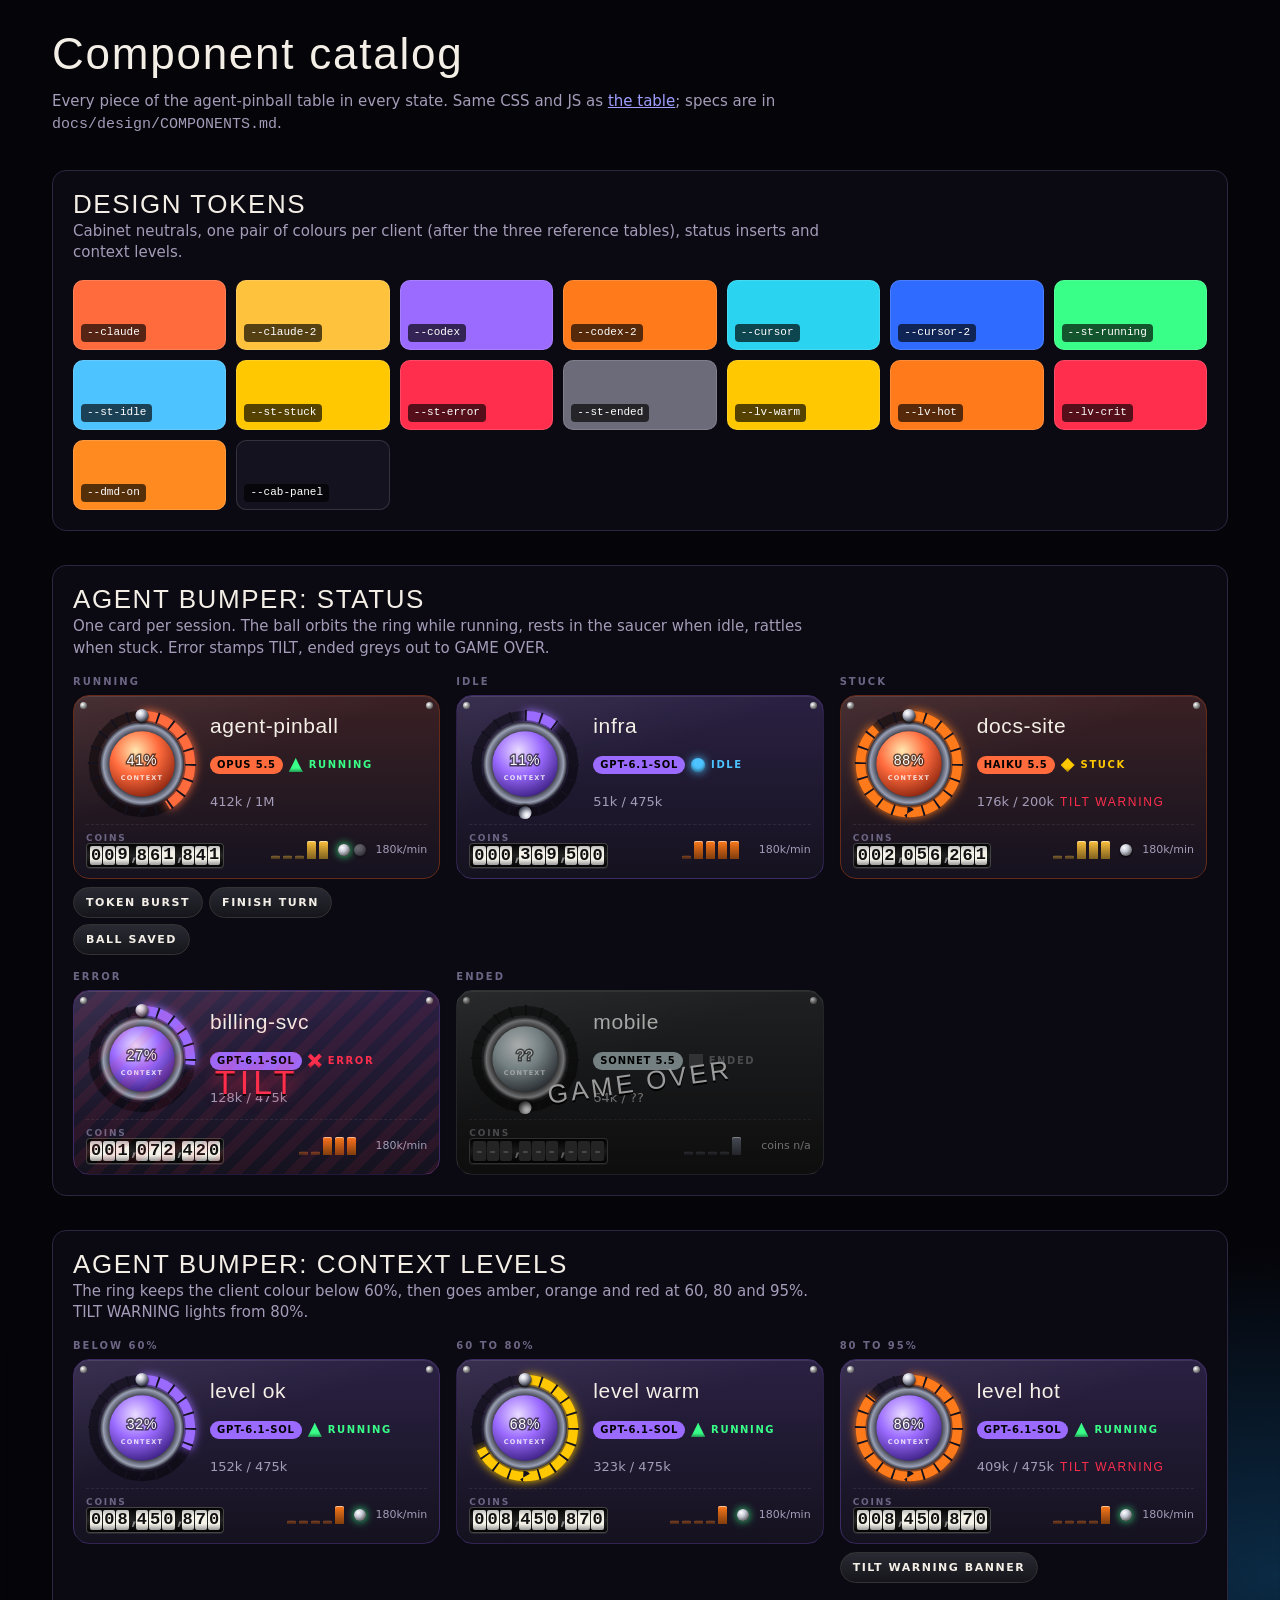
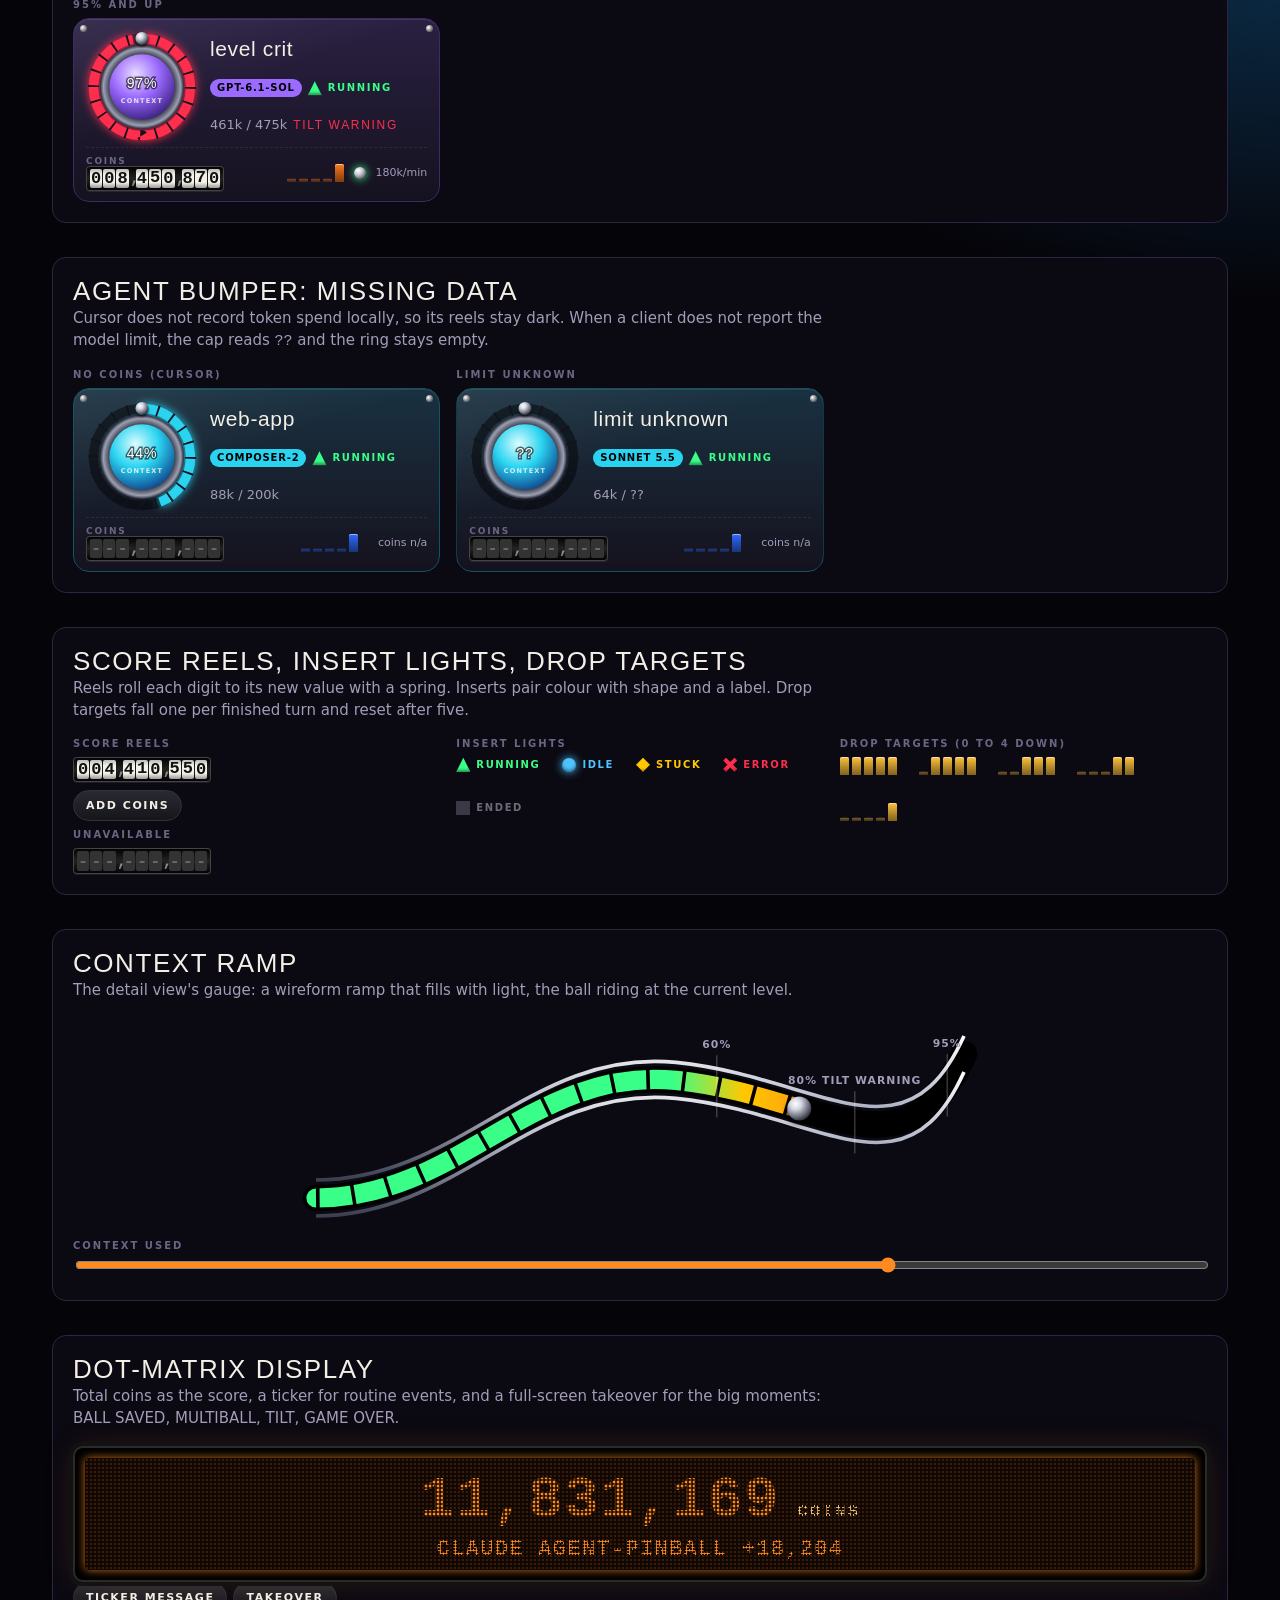
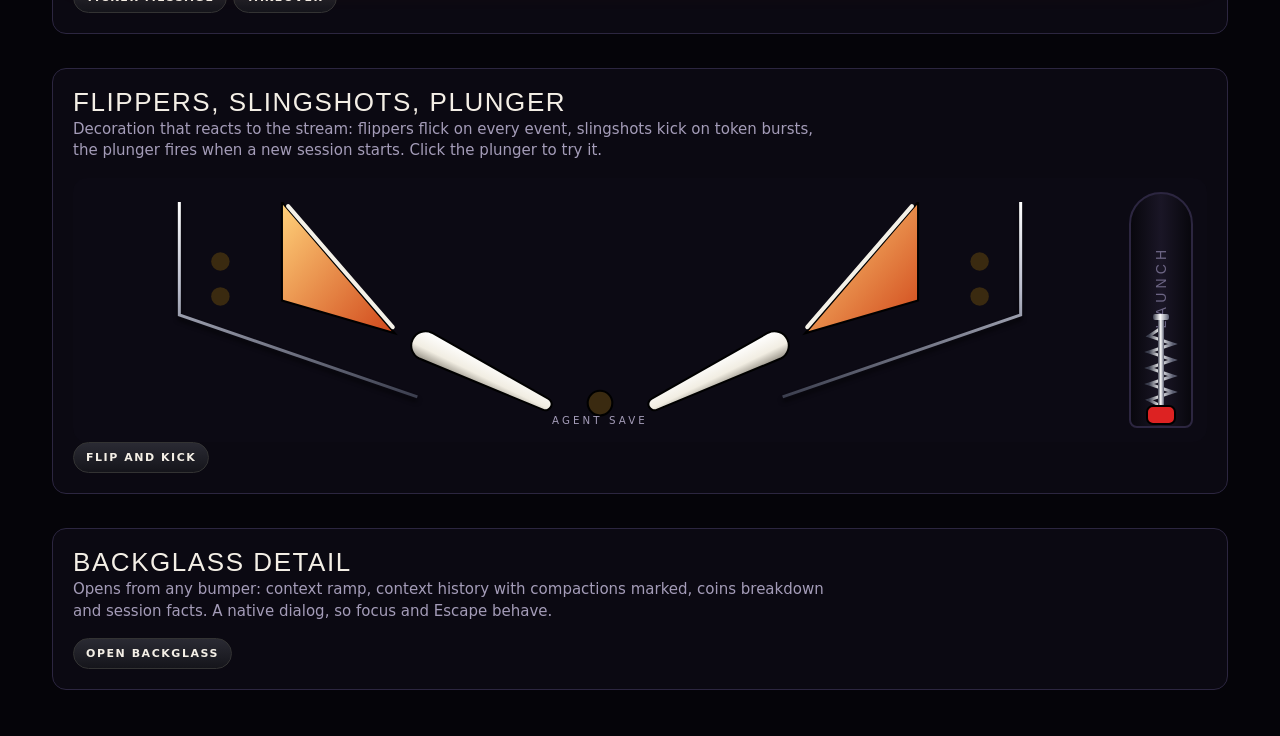
==== docs/design/prototype/catalog.html @ d5591f13 "docs(design): add pinball UI prototype Interactive table and component catalog (vanilla HTML/CSS/JS " ====
<!doctype html>
<html lang="en">
<head>
  <meta charset="utf-8">
  <meta name="viewport" content="width=device-width, initial-scale=1">
  <title>Pinball Component Catalog</title>
  <meta name="description" content="Every agent-pinball component in every state, for design review and implementation.">
  <link rel="stylesheet" href="pinball.css">
  <script src="mock-data.js" defer></script>
  <script src="pinball.js" defer></script>
</head>
<body data-page="catalog">
  <div class="starfield" aria-hidden="true"></div>

  <main class="cabinet">
    <header class="catalog-intro">
      <h1>Component catalog</h1>
      <p>Every piece of the agent-pinball table in every state. Same CSS and JS as
        <a href="index.html">the table</a>; specs are in <code>docs/design/COMPONENTS.md</code>.</p>
    </header>

    <section class="catalog-section" aria-labelledby="c-tokens">
      <h2 id="c-tokens">Design tokens</h2>
      <p>Cabinet neutrals, one pair of colours per client (after the three reference tables), status inserts and context levels.</p>
      <div class="swatches">
        <div class="swatch" data-swatch="--claude"></div>
        <div class="swatch" data-swatch="--claude-2"></div>
        <div class="swatch" data-swatch="--codex"></div>
        <div class="swatch" data-swatch="--codex-2"></div>
        <div class="swatch" data-swatch="--cursor"></div>
        <div class="swatch" data-swatch="--cursor-2"></div>
        <div class="swatch" data-swatch="--st-running"></div>
        <div class="swatch" data-swatch="--st-idle"></div>
        <div class="swatch" data-swatch="--st-stuck"></div>
        <div class="swatch" data-swatch="--st-error"></div>
        <div class="swatch" data-swatch="--st-ended"></div>
        <div class="swatch" data-swatch="--lv-warm"></div>
        <div class="swatch" data-swatch="--lv-hot"></div>
        <div class="swatch" data-swatch="--lv-crit"></div>
        <div class="swatch" data-swatch="--dmd-on"></div>
        <div class="swatch" data-swatch="--cab-panel"></div>
      </div>
    </section>

    <section class="catalog-section" aria-labelledby="c-status">
      <h2 id="c-status">Agent bumper: status</h2>
      <p>One card per session. The ball orbits the ring while running, rests in the saucer when idle,
        rattles when stuck. Error stamps TILT, ended greys out to GAME OVER.</p>
      <div class="demo-grid">
        <div class="demo">
          <span class="demo-label">Running</span>
          <div data-demo="status-running"></div>
          <div class="demo-actions">
            <button class="toggle" type="button" data-action="hit" data-for="status-running">Token burst</button>
            <button class="toggle" type="button" data-action="turn" data-for="status-running">Finish turn</button>
            <button class="toggle" type="button" data-action="saved" data-for="status-running">Ball saved</button>
          </div>
        </div>
        <div class="demo"><span class="demo-label">Idle</span><div data-demo="status-idle"></div></div>
        <div class="demo"><span class="demo-label">Stuck</span><div data-demo="status-stuck"></div></div>
        <div class="demo"><span class="demo-label">Error</span><div data-demo="status-error"></div></div>
        <div class="demo"><span class="demo-label">Ended</span><div data-demo="status-ended"></div></div>
      </div>
    </section>

    <section class="catalog-section" aria-labelledby="c-levels">
      <h2 id="c-levels">Agent bumper: context levels</h2>
      <p>The ring keeps the client colour below 60%, then goes amber, orange and red at 60, 80 and 95%.
        TILT WARNING lights from 80%.</p>
      <div class="demo-grid">
        <div class="demo"><span class="demo-label">Below 60%</span><div data-demo="level-ok"></div></div>
        <div class="demo"><span class="demo-label">60 to 80%</span><div data-demo="level-warm"></div></div>
        <div class="demo">
          <span class="demo-label">80 to 95%</span>
          <div data-demo="level-hot"></div>
          <div class="demo-actions">
            <button class="toggle" type="button" data-action="warning" data-for="level-hot">Tilt warning banner</button>
          </div>
        </div>
        <div class="demo"><span class="demo-label">95% and up</span><div data-demo="level-crit"></div></div>
      </div>
    </section>

    <section class="catalog-section" aria-labelledby="c-gaps">
      <h2 id="c-gaps">Agent bumper: missing data</h2>
      <p>Cursor does not record token spend locally, so its reels stay dark. When a client does not
        report the model limit, the cap reads <code>??</code> and the ring stays empty.</p>
      <div class="demo-grid">
        <div class="demo"><span class="demo-label">No coins (Cursor)</span><div data-demo="kind-cursor"></div></div>
        <div class="demo"><span class="demo-label">Limit unknown</span><div data-demo="kind-unknown"></div></div>
      </div>
    </section>

    <section class="catalog-section" aria-labelledby="c-parts">
      <h2 id="c-parts">Score reels, insert lights, drop targets</h2>
      <p>Reels roll each digit to its new value with a spring. Inserts pair colour with shape and a label.
        Drop targets fall one per finished turn and reset after five.</p>
      <div class="demo-grid">
        <div class="demo">
          <span class="demo-label">Score reels</span>
          <div data-demo-reels></div>
          <div class="demo-actions"><button class="toggle" type="button" data-action-reels="add">Add coins</button></div>
          <span class="demo-label">Unavailable</span>
          <div data-demo-reels-off></div>
        </div>
        <div class="demo">
          <span class="demo-label">Insert lights</span>
          <div class="demo-row">
            <span data-demo-insert="running"></span>
            <span data-demo-insert="idle"></span>
            <span data-demo-insert="stuck"></span>
            <span data-demo-insert="error"></span>
            <span data-demo-insert="ended"></span>
          </div>
        </div>
        <div class="demo">
          <span class="demo-label">Drop targets (0 to 4 down)</span>
          <div class="demo-row">
            <span data-demo-targets="0"></span>
            <span data-demo-targets="1"></span>
            <span data-demo-targets="2"></span>
            <span data-demo-targets="3"></span>
            <span data-demo-targets="4"></span>
          </div>
        </div>
      </div>
    </section>

    <section class="catalog-section" aria-labelledby="c-ramp">
      <h2 id="c-ramp">Context ramp</h2>
      <p>The detail view's gauge: a wireform ramp that fills with light, the ball riding at the current level.</p>
      <div data-demo-ramp></div>
      <label class="demo-label" for="ramp-input">Context used</label>
      <input id="ramp-input" type="range" min="0" max="100" value="72" data-ramp-input>
    </section>

    <section class="catalog-section" aria-labelledby="c-dmd">
      <h2 id="c-dmd">Dot-matrix display</h2>
      <p>Total coins as the score, a ticker for routine events, and a full-screen takeover for the big
        moments: BALL SAVED, MULTIBALL, TILT, GAME OVER.</p>
      <div class="dmd">
        <div class="dmd-screen">
          <div class="dmd-main"><span class="dmd-score dmd-dots">0</span><small class="dmd-dots dmd-fine">COINS</small></div>
          <div class="dmd-ticker dmd-dots dmd-fine"></div>
          <div class="dmd-takeover dmd-dots" aria-hidden="true"></div>
        </div>
      </div>
      <div class="demo-actions">
        <button class="toggle" type="button" data-action-dmd="say">Ticker message</button>
        <button class="toggle" type="button" data-action-dmd="takeover">Takeover</button>
      </div>
    </section>

    <section class="catalog-section" aria-labelledby="c-machine">
      <h2 id="c-machine">Flippers, slingshots, plunger</h2>
      <p>Decoration that reacts to the stream: flippers flick on every event, slingshots kick on token
        bursts, the plunger fires when a new session starts. Click the plunger to try it.</p>
      <div class="machine-demo">
        <div class="lower" data-slot="lower"></div>
        <div data-slot="shooter"></div>
      </div>
      <div class="demo-actions">
        <button class="toggle" type="button" data-action-machine="flip">Flip and kick</button>
      </div>
    </section>

    <section class="catalog-section" aria-labelledby="c-backglass">
      <h2 id="c-backglass">Backglass detail</h2>
      <p>Opens from any bumper: context ramp, context history with compactions marked, coins breakdown
        and session facts. A native dialog, so focus and Escape behave.</p>
      <div class="demo-actions">
        <button class="toggle" type="button" data-action-drawer>Open backglass</button>
      </div>
    </section>
  </main>
</body>
</html>
---- docs/design/prototype/pinball.css ----
/*
 * agent-pinball design prototype.
 *
 * Written to drop into pinball-web unchanged: no inline styles are needed by
 * the markup, every runtime value arrives as a custom property set through
 * CSSOM (allowed under a strict `style-src 'self'` CSP).
 */

/* ------------------------------------------------------------------ tokens */

:root {
  color-scheme: dark;

  /* Cabinet */
  --cab-void: #050409;
  --cab-black: #0b0912;
  --cab-panel: #15121f;
  --cab-panel-2: #1d1929;
  --cab-line: #2c2640;
  --ink: #f4efe6;
  --ink-dim: #a49cb8;
  --ink-faint: #6c6584;

  /* Chrome (rails, screws, wireforms) */
  --chrome-hi: #ffffff;
  --chrome-mid: #b9bccb;
  --chrome-lo: #4a4d5e;

  /* Dot-matrix display */
  --dmd-on: #ff8a1f;
  --dmd-hot: #ffd27a;
  --dmd-off: #3a1d08;
  --dmd-bg: #110703;

  /* Providers, after the three reference tables */
  --claude: #ff6b3d;
  --claude-2: #ffc23d;
  --codex: #9b6bff;
  --codex-2: #ff7a1a;
  --cursor: #2ad4f0;
  --cursor-2: #2f6bff;

  /* Status inserts */
  --st-running: #39ff88;
  --st-idle: #4dc3ff;
  --st-stuck: #ffc800;
  --st-error: #ff2e4d;
  --st-ended: #6b6b7a;

  /* Context levels */
  --lv-warm: #ffc800;
  --lv-hot: #ff7a1a;
  --lv-crit: #ff2e4d;

  --font-display: "Impact", "Haettenschweiler", "Arial Narrow Bold", "Helvetica Neue", sans-serif;
  --font-body: ui-sans-serif, system-ui, -apple-system, "Segoe UI", sans-serif;
  --font-dmd: "Courier New", ui-monospace, "SF Mono", Menlo, monospace;

  --radius: 14px;
  --gutter: clamp(16px, 3vw, 32px);
  --ease-out: cubic-bezier(.2, .9, .3, 1);
  --ease-spring: cubic-bezier(.34, 1.56, .64, 1);

  /* Driven by pinball.js */
  --px: 0;
  --py: 0;
  --scroll: 0;
  --tilt: 12deg;
}

/* ------------------------------------------------------------------- base */

*,
*::before,
*::after { box-sizing: border-box; }

html { background: var(--cab-void); }

body {
  margin: 0;
  min-height: 100vh;
  background:
    radial-gradient(1200px 600px at 50% -10%, #2a1650 0%, transparent 60%),
    radial-gradient(900px 500px at 100% 40%, #0b2a44 0%, transparent 65%),
    var(--cab-void);
  color: var(--ink);
  font: 15px/1.45 var(--font-body);
  overflow-x: hidden;
}

button { font: inherit; color: inherit; }

.visually-hidden {
  position: absolute !important;
  width: 1px; height: 1px;
  overflow: hidden; clip: rect(0 0 0 0);
  white-space: nowrap;
}

/* Starfield behind everything; scroll parallax via --scroll. */
.starfield {
  position: fixed;
  inset: -20vh 0 0 0;
  z-index: -1;
  pointer-events: none;
  background-image:
    radial-gradient(1.2px 1.2px at 12% 18%, #fff8 50%, transparent 51%),
    radial-gradient(1px 1px at 72% 12%, #fff6 50%, transparent 51%),
    radial-gradient(1.4px 1.4px at 40% 66%, #fff7 50%, transparent 51%),
    radial-gradient(1px 1px at 86% 78%, #fff5 50%, transparent 51%),
    radial-gradient(1px 1px at 22% 88%, #fff6 50%, transparent 51%),
    radial-gradient(1.2px 1.2px at 58% 34%, #fff5 50%, transparent 51%);
  background-size: 420px 420px;
  transform: translate3d(0, calc(var(--scroll) * -0.15px), 0);
}

.cabinet {
  width: min(1240px, 100%);
  margin: 0 auto;
  padding: var(--gutter) var(--gutter) 48px;
}

/* ---------------------------------------------------------------- backbox */

.backbox {
  position: relative;
  border-radius: 22px 22px 8px 8px;
  padding: 22px clamp(14px, 3vw, 34px) 20px;
  background:
    linear-gradient(180deg, #1b1430, #0d0a16 70%),
    var(--cab-black);
  border: 2px solid #000;
  box-shadow:
    inset 0 0 0 3px #2a2140,
    inset 0 0 60px #6d3cff22,
    0 30px 60px -30px #000;
  overflow: hidden;
  isolation: isolate;
}

/* Backglass art: sunburst + glow, slow parallax opposite the pointer. */
.backbox::before {
  content: "";
  position: absolute;
  inset: -40%;
  z-index: -1;
  background:
    repeating-conic-gradient(from 0deg at 50% 60%, #ff7a1a14 0deg 6deg, transparent 6deg 18deg),
    radial-gradient(closest-side at 50% 60%, #ff6b3d33, transparent);
  transform: translate3d(calc(var(--px) * -10px), calc(var(--py) * -6px), 0);
  animation: burst 90s linear infinite;
}

@keyframes burst { to { rotate: 360deg; } }

.marquee {
  position: relative;
  text-align: center;
  padding: 10px 0 16px;
}

.bulbs {
  display: flex;
  justify-content: space-between;
  gap: 4px;
  height: 10px;
}

.bulb {
  width: 8px; height: 8px;
  border-radius: 50%;
  background: #5a3a12;
  box-shadow: inset 0 -1px 2px #0008;
  animation: chase 1.6s steps(1, end) infinite;
  animation-delay: calc(var(--i, 0) * -0.1s);
}

@keyframes chase {
  0%, 60% { background: #5a3a12; box-shadow: inset 0 -1px 2px #0008; }
  61%, 100% { background: var(--dmd-hot); box-shadow: 0 0 10px var(--dmd-on), 0 0 2px #fff; }
}

.title {
  margin: 10px 0 6px;
  font: 400 clamp(36px, 7vw, 76px)/0.9 var(--font-display);
  letter-spacing: .04em;
  text-transform: uppercase;
  transform: skewX(-8deg);
  background: linear-gradient(180deg, #fff 0%, #ffe9b0 30%, #ff9a3d 55%, #b23a12 56%, #ff6b3d 80%, #ffd27a 100%);
  -webkit-background-clip: text;
  background-clip: text;
  color: transparent;
  filter: drop-shadow(0 3px 0 #3a0f00) drop-shadow(0 0 18px #ff6b3d88);
}

.title .glint {
  display: inline-block;
  animation: glint 5s var(--ease-out) infinite;
}

@keyframes glint {
  0%, 85% { filter: none; }
  90% { filter: brightness(1.8) drop-shadow(0 0 12px #fff); }
  100% { filter: none; }
}

.tagline {
  margin: 0;
  color: var(--ink-dim);
  font-size: 12px;
  letter-spacing: .35em;
  text-transform: uppercase;
}

/* ------------------------------------------------------------------- DMD */

.dmd {
  position: relative;
  border-radius: 10px;
  padding: 10px;
  background: #000;
  border: 2px solid #2a2a2a;
  box-shadow: inset 0 0 0 2px #000, 0 0 0 4px #121212, 0 0 30px #ff8a1f22;
}

.dmd-screen {
  position: relative;
  min-height: 112px;
  border-radius: 4px;
  overflow: hidden;
  background:
    radial-gradient(circle, var(--dmd-off) 1.1px, transparent 1.6px) 0 0 / 4px 4px,
    var(--dmd-bg);
  filter: drop-shadow(0 0 4px #ff8a1fcc);
  display: grid;
  grid-template-rows: 1fr auto;
  align-items: center;
}

/* The dot mask turns any text into lit DMD pixels; text stays real text. */
.dmd-dots {
  color: var(--dmd-on);
  font-family: var(--font-dmd);
  font-weight: 700;
  -webkit-mask-image: radial-gradient(circle, #000 1.25px, transparent 1.7px);
  -webkit-mask-size: 4px 4px;
  mask-image: radial-gradient(circle, #000 1.25px, transparent 1.7px);
  mask-size: 4px 4px;
}

/* Finer dot pitch for small DMD text; 4px dots cannot draw small glyphs. */
.dmd-fine {
  -webkit-mask-image: radial-gradient(circle, #000 .95px, transparent 1.3px);
  -webkit-mask-size: 3px 3px;
  mask-image: radial-gradient(circle, #000 .95px, transparent 1.3px);
  mask-size: 3px 3px;
}

.dmd-main {
  display: flex;
  align-items: baseline;
  justify-content: center;
  gap: 18px;
  padding: 10px 12px 0;
  font-size: clamp(30px, 6vw, 58px);
  line-height: 1;
  letter-spacing: .02em;
  white-space: nowrap;
}

.dmd-main small {
  font-size: max(15px, .3em);
  letter-spacing: .12em;
  color: var(--dmd-hot);
}

.dmd-ticker {
  height: 36px;
  padding: 4px 12px 8px;
  font-size: 22px;
  line-height: 24px;
  letter-spacing: .06em;
  text-align: center;
  white-space: nowrap;
  overflow: hidden;
  text-overflow: ellipsis;
}

.dmd-ticker.wipe { animation: dmd-wipe .45s steps(12, end); }

@keyframes dmd-wipe {
  from { clip-path: inset(0 100% 0 0); }
  to { clip-path: inset(0 0 0 0); }
}

/* Takeover: big event replaces the score for a moment, like real DMD shows. */
.dmd-takeover {
  position: absolute;
  inset: 0;
  display: grid;
  place-items: center;
  font-size: clamp(30px, 6.4vw, 64px);
  letter-spacing: .06em;
  color: var(--dmd-hot);
  background: var(--dmd-bg);
  opacity: 0;
  pointer-events: none;
}

.dmd-screen.taking .dmd-main,
.dmd-screen.taking .dmd-ticker { visibility: hidden; }

.dmd-takeover.show { animation: takeover 1.8s steps(1, end) forwards; }

@keyframes takeover {
  0% { opacity: 1; color: #fff; }
  8% { opacity: 1; color: var(--dmd-hot); }
  16% { opacity: 0; }
  22% { opacity: 1; }
  85% { opacity: 1; }
  100% { opacity: 0; }
}

.players {
  display: grid;
  grid-template-columns: repeat(3, 1fr) auto;
  gap: 8px;
  margin-top: 10px;
}

.player {
  border-radius: 6px;
  padding: 6px 10px 5px;
  background:
    radial-gradient(circle, var(--dmd-off) 1px, transparent 1.4px) 0 0 / 3px 3px,
    var(--dmd-bg);
  border: 1px solid #2a1406;
  min-width: 0;
}

.player-label {
  display: flex;
  justify-content: space-between;
  gap: 6px;
  font: 700 10px/1.2 var(--font-body);
  letter-spacing: .14em;
  text-transform: uppercase;
  color: var(--ink-dim);
}

.player-label b { color: var(--p, var(--dmd-on)); }

.player .dmd-dots {
  -webkit-mask-size: 3px 3px;
  mask-size: 3px 3px;
  -webkit-mask-image: radial-gradient(circle, #000 .95px, transparent 1.3px);
  mask-image: radial-gradient(circle, #000 .95px, transparent 1.3px);
  font-size: 22px;
  line-height: 1.1;
  white-space: nowrap;
  overflow: hidden;
  text-overflow: ellipsis;
}

.player[data-kind="claude"] { --p: var(--claude); }
.player[data-kind="codex"] { --p: var(--codex); }
.player[data-kind="cursor"] { --p: var(--cursor); }

.balls-in-play { text-align: center; }

/* ------------------------------------------------------- playfield + layers */

.table {
  position: relative;
  /* --lift is the empty band the receding top leaves; pinball.js measures it. */
  margin-top: calc(26px - var(--lift, 0px));
  perspective: 1700px;
  perspective-origin: 50% 100%;
}

.playfield {
  position: relative;
  border-radius: 18px 18px 40px 40px;
  padding: 46px 18px 0;
  background: #0c0a14;
  border: 10px solid transparent;
  border-image: linear-gradient(90deg, #3b2412, #7a4a22 20%, #3b2412 50%, #7a4a22 80%, #3b2412) 1;
  box-shadow: 0 60px 80px -40px #000, inset 0 0 120px #000;
  /* Pivot on the bottom edge: the far end recedes instead of the near end
   * growing past the viewport. */
  transform-origin: 50% 100%;
  transform: rotateX(var(--tilt)) rotateY(calc(var(--px) * 1.2deg));
  transform-style: preserve-3d;
  transition: transform .6s var(--ease-out);
  overflow: hidden;
  isolation: isolate;
}

[data-view="flat"] .playfield { --tilt: 0deg; }

/* Each layer moves with the pointer by its own depth. Lanes stay at 0 so the
 * things you click never drift away from the cursor. */
.layer {
  position: absolute;
  inset: -40px;
  pointer-events: none;
  transform: translate3d(calc(var(--px) * var(--depth) * 1px), calc(var(--py) * var(--depth) * 1px), 0);
}

.layer-art { --depth: -8; z-index: -2; }
.layer-wire { --depth: 4; z-index: 3; inset: 0; }
.layer-glass { --depth: 26; z-index: 4; inset: -80px; }

.layer-art svg { width: 100%; height: 100%; display: block; }

.wire-top {
  position: absolute;
  top: 0;
  left: 0;
  width: 100%;
  height: 56px;
}

.wire-side {
  position: absolute;
  top: 54px;
  bottom: 240px;
  width: 10px;
  background: linear-gradient(90deg,
    transparent 0 1px, #fff 1px, #8a8fa3 2px, #3b3e4e 3.5px, transparent 3.5px 6.5px,
    #fff 6.5px, #8a8fa3 7.5px, #3b3e4e 9px, transparent 9px);
  filter: drop-shadow(0 3px 2px #0009);
}

.wire-side-l { left: 4px; }
.wire-side-r { right: 4px; }

.layer-glass {
  background:
    linear-gradient(115deg, transparent 30%, #ffffff10 42%, #ffffff05 48%, transparent 56%),
    linear-gradient(115deg, transparent 62%, #ffffff08 66%, transparent 70%);
  mix-blend-mode: screen;
}

.art-rays { transform-origin: 50% 46%; animation: spin 120s linear infinite; }
.art-glow-claude { fill: var(--claude); }
.art-glow-codex { fill: var(--codex); }
.art-glow-cursor { fill: var(--cursor); }

.wire {
  fill: none;
  stroke: url(#chrome-h);
  stroke-width: 3;
  vector-effect: non-scaling-stroke;
  filter: drop-shadow(0 4px 2px #0009);
}

.wire-light {
  fill: none;
  stroke: var(--dmd-hot);
  stroke-width: 2;
  stroke-dasharray: 2 26;
  vector-effect: non-scaling-stroke;
  animation: wire-run 1.8s linear infinite;
  opacity: .9;
}

@keyframes wire-run { to { stroke-dashoffset: -112; } }

.field {
  position: relative;
  z-index: 1;
  display: grid;
  grid-template-columns: 1fr 64px;
  gap: 16px;
}

.lanes {
  display: grid;
  grid-template-columns: repeat(3, minmax(0, 1fr));
  gap: 14px;
  align-items: start;
}

/* ------------------------------------------------------------------ lanes */

.lane {
  --p: var(--claude);
  --p2: var(--claude-2);
  position: relative;
  border-radius: 120px 120px 18px 18px;
  padding: 0 10px 14px;
  min-height: 420px;
  background:
    linear-gradient(180deg, color-mix(in srgb, var(--p) 22%, transparent), transparent 40%),
    repeating-linear-gradient(90deg, transparent 0 22px, #ffffff05 22px 23px);
  border: 2px solid color-mix(in srgb, var(--p) 45%, #000);
  box-shadow: inset 0 0 0 1px #0008, inset 0 0 40px color-mix(in srgb, var(--p) 18%, transparent);
}

.lane[data-kind="codex"] { --p: var(--codex); --p2: var(--codex-2); }
.lane[data-kind="cursor"] { --p: var(--cursor); --p2: var(--cursor-2); }

.lane-head {
  position: relative;
  text-align: center;
  padding: 26px 8px 12px;
}

.lane-name {
  margin: 0;
  font: 400 30px/1 var(--font-display);
  letter-spacing: .08em;
  text-transform: uppercase;
  color: var(--p);
  text-shadow: 0 2px 0 #000, 0 0 16px color-mix(in srgb, var(--p) 70%, transparent);
}

.lane-meta {
  margin-top: 4px;
  font-size: 11px;
  letter-spacing: .16em;
  text-transform: uppercase;
  color: var(--ink-dim);
}

/* Arrow inserts that chase up the lane, like the reference playfields. */
.chevrons {
  display: flex;
  justify-content: center;
  gap: 4px;
  margin-top: 10px;
}

.chevron {
  width: 26px; height: 14px;
  clip-path: polygon(0 100%, 50% 0, 100% 100%, 50% 55%);
  background: color-mix(in srgb, var(--p) 25%, #000);
  animation: chevron 1.2s steps(1, end) infinite;
  animation-delay: calc(var(--i, 0) * .2s);
}

@keyframes chevron {
  0%, 40% { background: color-mix(in srgb, var(--p) 25%, #000); }
  41%, 70% { background: var(--p2); box-shadow: 0 0 12px var(--p2); }
  71%, 100% { background: color-mix(in srgb, var(--p) 25%, #000); }
}

.lane-body {
  display: grid;
  gap: 14px;
}

.lane-empty {
  margin: 30px 8px;
  text-align: center;
  font: 400 20px var(--font-display);
  letter-spacing: .1em;
  color: var(--ink-faint);
}

/* ------------------------------------------------------- agent bumper card */

.bumper {
  --p: var(--claude);
  --p2: var(--claude-2);
  --ctx: 0;
  --lv: var(--p);
  --spin: 1.6s;
  position: relative;
  display: grid;
  grid-template-columns: 112px 1fr;
  gap: 4px 12px;
  align-items: center;
  padding: 12px 12px 10px;
  border-radius: 16px;
  background:
    linear-gradient(160deg, #ffffff12, transparent 40%),
    linear-gradient(180deg, color-mix(in srgb, var(--p) 16%, var(--cab-panel)), var(--cab-panel));
  border: 1px solid color-mix(in srgb, var(--p) 40%, #000);
  box-shadow: 0 10px 22px -12px #000, inset 0 1px 0 #ffffff18;
  clip-path: polygon(0 10px, 10px 0, calc(100% - 10px) 0, 100% 10px, 100% calc(100% - 10px), calc(100% - 10px) 100%, 10px 100%, 0 calc(100% - 10px));
  transition: transform .2s var(--ease-out), filter .3s;
}

.bumper[data-kind="codex"] { --p: var(--codex); --p2: var(--codex-2); }
.bumper[data-kind="cursor"] { --p: var(--cursor); --p2: var(--cursor-2); }
.bumper .targets { --p2: inherit; }

.bumper[data-level="warm"] { --lv: var(--lv-warm); }
.bumper[data-level="hot"] { --lv: var(--lv-hot); }
.bumper[data-level="crit"] { --lv: var(--lv-crit); }

.bumper:hover { transform: translateY(-2px); }

.bumper.entering { animation: drop-in .7s var(--ease-spring) var(--delay, 0s) both; }

@keyframes drop-in {
  from { transform: translateY(-60px) scale(.6); opacity: 0; }
  to { transform: none; opacity: 1; }
}

/* Screws in the plastic's corners. */
.bumper::before,
.bumper::after {
  content: "";
  position: absolute;
  top: 6px;
  width: 7px; height: 7px;
  border-radius: 50%;
  background: radial-gradient(circle at 35% 35%, #fff, #888 50%, #333);
}
.bumper::before { left: 6px; }
.bumper::after { right: 6px; }

/* Full-card hit area, so the card can hold headings and still be one control. */
.bumper-hit {
  position: absolute;
  inset: 0;
  z-index: 2;
  border: 0;
  background: transparent;
  cursor: pointer;
}

.bumper-hit:focus-visible {
  outline: 3px solid var(--p2);
  outline-offset: -4px;
  border-radius: 14px;
}

.bumper-ring {
  grid-row: span 3;
  width: 112px;
  height: 112px;
  overflow: visible;
}

.ring-track { fill: none; stroke: #0007; stroke-width: 10; }

.ring-fill {
  fill: none;
  stroke: var(--lv);
  stroke-width: 10;
  stroke-linecap: butt;
  stroke-dasharray: var(--ctx) 100;
  transform: rotate(-90deg);
  transform-origin: 60px 60px;
  transition: stroke-dasharray .9s var(--ease-out), stroke .4s;
  filter: drop-shadow(0 0 5px var(--lv));
}

/* Segment cuts make the arc read like an insert ring, not a progress bar. */
.ring-ticks {
  fill: none;
  stroke: var(--cab-panel);
  stroke-width: 12;
  stroke-dasharray: .6 4.4;
  transform: rotate(-90deg);
  transform-origin: 60px 60px;
}

.bumper-skirt { fill: url(#skirt); }

.bumper-cap {
  fill: url(#cap-claude);
  transform-origin: 60px 60px;
  transform-box: view-box;
}

.bumper[data-kind="codex"] .bumper-cap { fill: url(#cap-codex); }
.bumper[data-kind="cursor"] .bumper-cap { fill: url(#cap-cursor); }

.cap-label {
  font: 400 15px var(--font-display);
  letter-spacing: .06em;
  fill: #fff;
  text-anchor: middle;
  dominant-baseline: central;
  paint-order: stroke;
  stroke: #0009;
  stroke-width: 3px;
}

.cap-sub {
  font: 700 7px var(--font-body);
  letter-spacing: .18em;
  fill: #fffc;
  text-anchor: middle;
}

.bumper.hit .bumper-cap { animation: pop .22s var(--ease-out); }
.bumper.hit .ring-fill { animation: ring-flash .3s; }

@keyframes pop {
  0% { transform: scale(1); }
  35% { transform: scale(.86); }
  100% { transform: scale(1); }
}

@keyframes ring-flash {
  50% { stroke: #fff; filter: drop-shadow(0 0 12px #fff); }
}

/* The ball: orbits when running, rests in the saucer when idle. */
.orbit {
  transform-origin: 60px 60px;
  transform-box: view-box;
}

.ball { fill: url(#ball); filter: drop-shadow(0 2px 1px #000a); }

.bumper[data-status="running"] .orbit { animation: spin var(--spin) linear infinite; }

/* Idle: the ball settles at the bottom of the ring, the saucer. */
.bumper[data-status="idle"] .orbit,
.bumper[data-status="ended"] .orbit { transform: rotate(180deg); transition: transform .8s var(--ease-spring); }

.bumper[data-status="stuck"] .orbit { animation: trapped .5s ease-in-out infinite alternate; }

@keyframes spin { to { transform: rotate(360deg); } }
@keyframes trapped { from { transform: rotate(-8deg); } to { transform: rotate(8deg); } }

.bumper-name {
  margin: 0;
  min-width: 0;
  font: 400 21px/1.05 var(--font-display);
  letter-spacing: .03em;
  overflow: hidden;
  text-overflow: ellipsis;
  white-space: nowrap;
}

.bumper-sub {
  display: flex;
  flex-wrap: wrap;
  gap: 6px;
  align-items: center;
  min-width: 0;
}

.chip {
  display: inline-block;
  padding: 2px 7px;
  border-radius: 999px;
  font: 700 10px/1.4 var(--font-body);
  letter-spacing: .08em;
  text-transform: uppercase;
  color: #000;
  background: var(--p);
  white-space: nowrap;
}

.chip-ghost {
  color: var(--ink-dim);
  background: transparent;
  border: 1px solid var(--cab-line);
}

.ctx-line {
  display: flex;
  flex-wrap: wrap;
  white-space: nowrap;
  align-items: baseline;
  gap: 6px;
  font-variant-numeric: tabular-nums;
}

.ctx-of { font-size: 13px; color: var(--ink-dim); }

.bumper-foot {
  grid-column: 1 / -1;
  display: flex;
  flex-wrap: wrap;
  align-items: center;
  justify-content: space-between;
  gap: 8px;
  padding-top: 8px;
  border-top: 1px dashed #ffffff14;
}

.coins-label {
  font: 700 9px var(--font-body);
  letter-spacing: .2em;
  color: var(--ink-faint);
  text-transform: uppercase;
}

.foot-right {
  display: flex;
  align-items: center;
  gap: 10px;
}

.rate {
  font-size: 11px;
  color: var(--ink-dim);
  font-variant-numeric: tabular-nums;
}

/* Score popup on token bursts. */
.score-pop {
  position: absolute;
  left: 56px;
  top: 30px;
  z-index: 3;
  font: 400 22px var(--font-display);
  color: var(--p2);
  text-shadow: 0 2px 0 #000, 0 0 12px var(--p2);
  pointer-events: none;
  animation: score-up 1.1s var(--ease-out) forwards;
}

@keyframes score-up {
  from { transform: translate(-50%, 0) scale(.6); opacity: 0; }
  15% { transform: translate(-50%, -6px) scale(1.15); opacity: 1; }
  to { transform: translate(-50%, -46px) scale(1); opacity: 0; }
}

/* Banner stamped across a card: BALL SAVED, TILT WARNING, EXTRA BALL. */
.banner {
  position: absolute;
  left: 50%;
  top: 46%;
  z-index: 3;
  padding: 4px 14px;
  font: 400 20px/1 var(--font-display);
  letter-spacing: .1em;
  color: #000;
  background: var(--p2);
  border: 2px solid #000;
  box-shadow: 0 0 0 2px var(--p2), 0 0 24px var(--p2);
  white-space: nowrap;
  pointer-events: none;
  animation: banner 1.6s var(--ease-spring) forwards;
}

@keyframes banner {
  0% { transform: translate(-50%, -50%) rotate(-6deg) scale(.2); opacity: 0; }
  18% { transform: translate(-50%, -50%) rotate(-6deg) scale(1.1); opacity: 1; }
  28% { transform: translate(-50%, -50%) rotate(-6deg) scale(1); }
  80% { opacity: 1; }
  100% { transform: translate(-50%, -50%) rotate(-6deg) scale(1); opacity: 0; }
}

/* --------------------------------------------------------------- score reels */

.reels {
  display: inline-flex;
  align-items: center;
  gap: 1px;
  padding: 3px 4px;
  border-radius: 4px;
  background: linear-gradient(180deg, #000, #222 50%, #000);
  box-shadow: inset 0 0 0 1px #444, 0 1px 0 #ffffff14;
  font: 700 17px/1 var(--font-dmd);
  font-variant-numeric: tabular-nums;
}

.reel {
  position: relative;
  display: inline-block;
  width: .72em;
  height: 1.15em;
  overflow: hidden;
  border-radius: 2px;
  background: linear-gradient(180deg, #bbb, #f4f1e8 30%, #f4f1e8 70%, #999);
  color: #111;
  text-align: center;
}

.reel-strip {
  display: flex;
  flex-direction: column;
  transform: translateY(calc(var(--d, 0) * -1.15em));
  transition: transform .7s var(--ease-spring);
}

.reel-strip span { height: 1.15em; line-height: 1.15em; }

.reel-sep {
  width: .3em;
  color: #888;
  text-align: center;
}

.reels[data-unavailable] .reel { background: #333; color: #666; }

/* ---------------------------------------------------------- insert lights */

.insert {
  --c: var(--st-ended);
  display: inline-flex;
  align-items: center;
  gap: 6px;
  font: 700 10px/1 var(--font-body);
  letter-spacing: .16em;
  text-transform: uppercase;
  color: var(--c);
}

.insert-lamp {
  width: 14px;
  height: 14px;
  background: var(--c);
  box-shadow: 0 0 10px var(--c), inset 0 -2px 3px #0006;
}

/* Shape carries the meaning too, so status never relies on colour alone. */
.insert[data-status="running"] { --c: var(--st-running); }
.insert[data-status="running"] .insert-lamp { clip-path: polygon(50% 0, 100% 100%, 0 100%); animation: blink 1s steps(1, end) infinite; }
.insert[data-status="idle"] { --c: var(--st-idle); }
.insert[data-status="idle"] .insert-lamp { border-radius: 50%; }
.insert[data-status="stuck"] { --c: var(--st-stuck); }
.insert[data-status="stuck"] .insert-lamp { clip-path: polygon(50% 0, 100% 50%, 50% 100%, 0 50%); animation: blink 1.8s steps(1, end) infinite; }
.insert[data-status="error"] { --c: var(--st-error); }
.insert[data-status="error"] .insert-lamp { clip-path: polygon(20% 0, 50% 30%, 80% 0, 100% 20%, 70% 50%, 100% 80%, 80% 100%, 50% 70%, 20% 100%, 0 80%, 30% 50%, 0 20%); animation: blink .4s steps(1, end) infinite; }
.insert[data-status="ended"] .insert-lamp { box-shadow: none; opacity: .5; }

@keyframes blink { 50% { opacity: .25; } }

.tilt-warning {
  display: none;
  font: 400 12px/1 var(--font-display);
  letter-spacing: .14em;
  color: var(--lv-crit);
  animation: blink .7s steps(1, end) infinite;
}

.bumper[data-level="hot"] .tilt-warning,
.bumper[data-level="crit"] .tilt-warning { display: inline; }

/* ------------------------------------------------------------ drop targets */

.targets {
  --p2: var(--claude-2);
  display: inline-flex;
  gap: 3px;
  align-items: flex-end;
  height: 18px;
}

.target {
  width: 9px;
  height: 18px;
  border-radius: 2px 2px 0 0;
  background: linear-gradient(180deg, var(--p2), color-mix(in srgb, var(--p2) 50%, #000));
  box-shadow: inset 0 1px 0 #fff8;
  transform-origin: 50% 100%;
  transition: transform .35s var(--ease-out), opacity .35s;
}

.target.down { transform: scaleY(.18); opacity: .45; }

/* ------------------------------------------------------------- extra balls */

.extra-balls {
  display: inline-flex;
  align-items: center;
  gap: 4px;
  min-height: 14px;
}

.mini-ball {
  width: 12px;
  height: 12px;
  border-radius: 50%;
  background: radial-gradient(circle at 35% 30%, #fff, #c9ccd8 35%, #555 80%);
  box-shadow: 0 1px 2px #000;
}

.mini-ball[data-status="running"] { animation: bob .6s ease-in-out infinite alternate; box-shadow: 0 0 8px var(--st-running); }
.mini-ball[data-status="ended"] { opacity: .35; }

@keyframes bob { to { transform: translateY(-3px); } }

/* ----------------------------------------------------- TILT / GAME OVER */

.overlay {
  position: absolute;
  inset: 0;
  z-index: 1;
  display: none;
  place-items: center;
  pointer-events: none;
  font: 400 34px/1 var(--font-display);
  letter-spacing: .12em;
}

.bumper[data-status="error"] .overlay-tilt {
  display: grid;
  color: var(--st-error);
  background: repeating-linear-gradient(-45deg, #ff2e4d14 0 10px, transparent 10px 20px);
  text-shadow: 0 0 18px var(--st-error), 0 2px 0 #000;
  animation: tilt-shake .5s ease-in-out 2;
}

.bumper[data-status="error"] { animation: tilt-shake .5s ease-in-out; }

@keyframes tilt-shake {
  20% { transform: translateX(-6px) rotate(-1deg); }
  40% { transform: translateX(5px) rotate(1deg); }
  60% { transform: translateX(-3px); }
  80% { transform: translateX(2px); }
}

.bumper[data-status="ended"] { filter: grayscale(.9) brightness(.7); }

.bumper[data-status="ended"] .overlay-over {
  display: grid;
  color: #ddd;
  font-size: 26px;
  transform: rotate(-8deg);
  text-shadow: 0 2px 0 #000;
}

/* --------------------------------------------------------- shooter lane */

.shooter {
  position: relative;
  border-radius: 32px 32px 8px 8px;
  background: linear-gradient(90deg, #08070d, #1a1626 50%, #08070d);
  border: 2px solid #2c2640;
  min-height: 100%;
  overflow: hidden;
}

.shooter-label {
  position: absolute;
  top: 40%;
  left: 50%;
  transform: translate(-50%, -50%) rotate(-90deg);
  font: 400 14px var(--font-display);
  letter-spacing: .3em;
  color: var(--ink-faint);
  white-space: nowrap;
}

.plunger {
  position: absolute;
  left: 50%;
  bottom: 0;
  width: 40px;
  height: 120px;
  transform: translateX(-50%);
  border: 0;
  padding: 0;
  background: transparent;
  cursor: pointer;
}

.plunger svg { width: 100%; height: 100%; overflow: visible; }

.plunger-spring {
  fill: none;
  stroke: url(#chrome-v);
  stroke-width: 3;
  transform-origin: 20px 120px;
  transform-box: view-box;
  transition: transform .5s ease-in;
}

.plunger-rod { transition: transform .5s ease-in; }

.plunger.pulling .plunger-spring { transform: scaleY(.55); transition-duration: .45s; }
.plunger.pulling .plunger-rod { transform: translateY(26px); transition-duration: .45s; }
.plunger.release .plunger-spring,
.plunger.release .plunger-rod { transition: transform .08s var(--ease-spring); }

.plunger:focus-visible { outline: 3px solid var(--dmd-hot); outline-offset: 2px; border-radius: 6px; }

.shot-ball {
  position: absolute;
  left: 50%;
  bottom: 96px;
  width: 22px;
  height: 22px;
  margin-left: -11px;
  border-radius: 50%;
  background: radial-gradient(circle at 35% 30%, #fff, #c9ccd8 35%, #444 85%);
  box-shadow: 0 0 12px #fff8;
  opacity: 0;
}

/* --------------------------------------------- lower playfield + flippers */

.lower {
  position: relative;
  z-index: 1;
  margin-top: 10px;
}

.lower svg { display: block; width: 100%; height: auto; }

.sling { fill: url(#sling); stroke: #000; stroke-width: 2; }
.sling-rubber { fill: none; stroke: #f4f1e8; stroke-width: 4; stroke-linecap: round; }
.sling.kick { animation: sling-kick .18s; }

@keyframes sling-kick { 50% { fill: #fff; filter: drop-shadow(0 0 12px #fff); } }

.flipper {
  fill: url(#flipper);
  stroke: #000;
  stroke-width: 2;
  transform-box: view-box;
  transition: transform .09s ease-out;
}

.flipper-l { transform-origin: 330px 140px; transform: rotate(26deg); }
.flipper-r { transform-origin: 670px 140px; transform: rotate(-26deg); }
.flipper-l.up { transform: rotate(-16deg); }
.flipper-r.up { transform: rotate(16deg); }

.inlane-light { fill: #3a2a10; transition: fill .2s; }
.inlane-light.on { fill: var(--dmd-hot); filter: drop-shadow(0 0 6px var(--dmd-on)); }

/* ------------------------------------------------------------------ apron */

.apron {
  position: relative;
  z-index: 1;
  display: grid;
  grid-template-columns: 1fr 1fr;
  gap: 16px;
  margin: 0 -18px;
  padding: 22px 26px 26px;
  background:
    linear-gradient(180deg, #b0221a, #7a120d);
  border-top: 3px solid #000;
  clip-path: polygon(0 18px, 30% 18px, 36% 0, 64% 0, 70% 18px, 100% 18px, 100% 100%, 0 100%);
}

.card {
  border-radius: 8px;
  padding: 12px 14px;
  background: #f4efe6;
  color: #1a1420;
  box-shadow: inset 0 0 0 2px #000, 0 4px 0 #0006;
}

.card h2 {
  margin: 0 0 8px;
  font: 400 18px/1 var(--font-display);
  letter-spacing: .1em;
  text-transform: uppercase;
  color: #b0221a;
}

.legend {
  display: grid;
  gap: 6px;
  margin: 0;
  padding: 0;
  list-style: none;
  font-size: 12.5px;
}

.legend li { display: grid; grid-template-columns: 22px 1fr; gap: 8px; align-items: center; }

.legend-icon {
  width: 18px;
  height: 18px;
  border-radius: 50%;
}

.legend-icon.ring { border: 4px solid var(--claude); }
.legend-icon.reel { border-radius: 3px; background: linear-gradient(180deg, #999, #fff 40%, #999); box-shadow: inset 0 0 0 1px #000; }
.legend-icon.insert { border-radius: 0; background: var(--st-running); clip-path: polygon(50% 0, 100% 100%, 0 100%); }
.legend-icon.ball { background: radial-gradient(circle at 35% 30%, #fff, #aaa 45%, #333); }
.legend-icon.target { border-radius: 2px; width: 10px; margin-left: 4px; background: var(--claude-2); box-shadow: inset 0 0 0 1px #000; }
.legend-icon.warn { border-radius: 0; background: var(--lv-crit); clip-path: polygon(50% 0, 100% 100%, 0 100%); }

.totals {
  width: 100%;
  border-collapse: collapse;
  font-size: 13px;
  font-variant-numeric: tabular-nums;
}

.totals th,
.totals td { padding: 5px 4px; text-align: right; border-bottom: 1px solid #0002; }
.totals th:first-child,
.totals td:first-child { text-align: left; }
.totals thead th { font-size: 10px; letter-spacing: .14em; text-transform: uppercase; color: #6a5f72; }
.totals .dot { display: inline-block; width: 9px; height: 9px; margin-right: 6px; border-radius: 50%; background: var(--p); }
.totals tr[data-kind="claude"] { --p: var(--claude); }
.totals tr[data-kind="codex"] { --p: var(--codex); }
.totals tr[data-kind="cursor"] { --p: var(--cursor); }

/* -------------------------------------------------------------- coin door */

.coin-door {
  display: flex;
  flex-wrap: wrap;
  align-items: center;
  justify-content: space-between;
  gap: 14px;
  margin-top: 24px;
  padding: 14px 18px;
  border-radius: 10px;
  background: linear-gradient(180deg, #1a1a1f, #0c0c10);
  border: 2px solid #000;
  box-shadow: inset 0 0 0 1px #333;
}

.coin-slots { display: flex; gap: 10px; }

.coin-slot {
  display: grid;
  place-items: center;
  width: 46px;
  height: 58px;
  border-radius: 6px;
  background: linear-gradient(180deg, #333, #111);
  box-shadow: inset 0 0 0 2px #000, inset 0 1px 0 #555;
}

.coin-slot::before {
  content: "";
  width: 4px;
  height: 26px;
  border-radius: 2px;
  background: #000;
  box-shadow: 0 0 0 2px #e23, 0 0 10px #e23;
}

.coin-slot[data-live="false"]::before { animation: blink .8s steps(1, end) infinite; }

.link-state {
  font: 400 20px var(--font-display);
  letter-spacing: .14em;
}

.link-state[data-live="true"] { color: var(--st-running); text-shadow: 0 0 10px var(--st-running); }
.link-state[data-live="false"] { color: var(--dmd-on); animation: blink 1s steps(1, end) infinite; }

.toggles { display: flex; flex-wrap: wrap; gap: 8px; }

.toggle {
  padding: 8px 12px;
  border-radius: 999px;
  border: 1px solid #333;
  background: linear-gradient(180deg, #2a2a33, #15151b);
  font: 700 11px var(--font-body);
  letter-spacing: .14em;
  text-transform: uppercase;
  cursor: pointer;
}

a.toggle { text-decoration: none; }

.toggle[aria-pressed="true"] { border-color: var(--dmd-on); color: var(--dmd-hot); box-shadow: 0 0 12px #ff8a1f44; }
.toggle:focus-visible { outline: 3px solid var(--dmd-hot); outline-offset: 2px; }

/* ------------------------------------------------------ backglass drawer */

.backglass {
  --p: var(--claude);
  --p2: var(--claude-2);
  width: min(720px, calc(100vw - 32px));
  max-height: calc(100vh - 32px);
  padding: 0;
  border: 0;
  border-radius: 18px;
  background: var(--cab-panel);
  color: var(--ink);
  box-shadow: 0 0 0 2px #000, 0 0 0 4px color-mix(in srgb, var(--p) 60%, #000), 0 40px 80px #000;
  overflow: auto;
}

.backglass[data-kind="codex"] { --p: var(--codex); --p2: var(--codex-2); }
.backglass[data-kind="cursor"] { --p: var(--cursor); --p2: var(--cursor-2); }

.backglass[open] { animation: backglass-up .5s var(--ease-spring); }
.backglass::backdrop { background: #000a; backdrop-filter: blur(4px); }

@keyframes backglass-up {
  from { transform: translateY(40px) rotateX(18deg); opacity: 0; }
  to { transform: none; opacity: 1; }
}

.bg-head {
  position: relative;
  padding: 24px 24px 18px;
  background:
    repeating-conic-gradient(from 0deg at 80% 120%, color-mix(in srgb, var(--p) 22%, transparent) 0deg 7deg, transparent 7deg 16deg),
    linear-gradient(180deg, color-mix(in srgb, var(--p) 40%, #000), var(--cab-panel));
  overflow: hidden;
}

.bg-kicker {
  font: 700 11px var(--font-body);
  letter-spacing: .24em;
  text-transform: uppercase;
  color: var(--p2);
}

.bg-title {
  margin: 4px 0 6px;
  font: 400 clamp(28px, 5vw, 42px)/1 var(--font-display);
  letter-spacing: .03em;
  overflow-wrap: anywhere;
}

.bg-close {
  position: absolute;
  top: 14px;
  right: 14px;
  width: 36px;
  height: 36px;
  border-radius: 50%;
  border: 2px solid #000;
  background: radial-gradient(circle at 35% 30%, #fff, #bbb 40%, #555);
  color: #000;
  font: 700 18px/1 var(--font-body);
  cursor: pointer;
}

.bg-body {
  display: grid;
  gap: 18px;
  padding: 18px 24px 24px;
}

.bg-grid {
  display: grid;
  grid-template-columns: repeat(4, minmax(0, 1fr));
  gap: 10px;
}

.stat {
  padding: 10px;
  border-radius: 10px;
  background: var(--cab-panel-2);
  border: 1px solid var(--cab-line);
  min-width: 0;
}

.stat dt {
  font: 700 9.5px var(--font-body);
  letter-spacing: .18em;
  text-transform: uppercase;
  color: var(--ink-faint);
}

.stat dd {
  margin: 4px 0 0;
  font: 400 20px/1.1 var(--font-display);
  letter-spacing: .02em;
  overflow-wrap: anywhere;
}

.section-label {
  margin: 0 0 8px;
  font: 700 10px var(--font-body);
  letter-spacing: .22em;
  text-transform: uppercase;
  color: var(--ink-dim);
}

/* --------------------------------------------------------- context ramp */

.ramp { width: 100%; max-width: 720px; height: auto; display: block; margin: 0 auto; overflow: visible; }

.ramp-rail {
  fill: none;
  stroke: url(#chrome-h);
  stroke-width: 3;
}

.ramp-track {
  fill: none;
  stroke: #000;
  stroke-width: 22;
  stroke-linecap: round;
}

.ramp-fill {
  fill: none;
  stroke: url(#ramp-heat);
  stroke-width: 16;
  stroke-linecap: round;
  stroke-dasharray: var(--ctx, 0) 100;
  transition: stroke-dasharray 1s var(--ease-out);
}

.ramp-cuts {
  fill: none;
  stroke: #000;
  stroke-width: 18;
  stroke-dasharray: .5 4.5;
}

.ramp-mark { font: 700 9px var(--font-body); letter-spacing: .1em; fill: var(--ink-dim); }
.ramp-mark-line { stroke: #fff4; stroke-width: 1; }

.ramp-ball { fill: url(#ball); filter: drop-shadow(0 2px 2px #000); }

/* ------------------------------------------------------------- sparkline */

.spark { width: 100%; height: 96px; display: block; }
.spark-area { fill: color-mix(in srgb, var(--p) 22%, transparent); }
.spark-line { fill: none; stroke: var(--p); stroke-width: 2; vector-effect: non-scaling-stroke; stroke-linejoin: round; }
.spark-limit { stroke: var(--lv-crit); stroke-dasharray: 4 4; vector-effect: non-scaling-stroke; }
.spark-save { stroke: var(--p2); stroke-width: 1.5; vector-effect: non-scaling-stroke; }

.breakdown {
  display: grid;
  gap: 8px;
}

.bar {
  display: grid;
  grid-template-columns: 110px 1fr auto;
  gap: 10px;
  align-items: center;
  font-size: 12px;
  font-variant-numeric: tabular-nums;
}

.bar-track {
  display: block;
  height: 10px;
  border-radius: 6px;
  background: #0007;
  overflow: hidden;
}

.bar-fill {
  display: block;
  height: 100%;
  width: calc(var(--w, 0) * 1%);
  border-radius: 6px;
  background: linear-gradient(90deg, var(--p), var(--p2));
  transition: width .8s var(--ease-out);
}

.stat dd[data-stat="model"] { font: 600 14px/1.3 var(--font-body); }

.breakdown + .note,
.reels + .breakdown { margin-top: 10px; }

.note {
  margin: 0;
  font-size: 12px;
  color: var(--ink-dim);
}

/* -------------------------------------------------------------- catalog */

.catalog-intro { max-width: 760px; color: var(--ink-dim); }
.catalog-intro h1 { margin: 0 0 6px; font: 400 44px/1 var(--font-display); letter-spacing: .04em; color: var(--ink); }

.catalog-section {
  margin-top: 34px;
  padding: 20px;
  border-radius: var(--radius);
  background: var(--cab-black);
  border: 1px solid var(--cab-line);
}

.catalog-section > h2 {
  margin: 0 0 4px;
  font: 400 26px/1 var(--font-display);
  letter-spacing: .06em;
  text-transform: uppercase;
}

.catalog-section > p { margin: 0 0 16px; color: var(--ink-dim); max-width: 760px; }

.demo-grid {
  display: grid;
  grid-template-columns: repeat(auto-fill, minmax(290px, 1fr));
  gap: 16px;
  align-items: start;
}

.demo {
  display: grid;
  gap: 8px;
  align-content: start;
}

.demo-label {
  font: 700 10px var(--font-body);
  letter-spacing: .2em;
  text-transform: uppercase;
  color: var(--ink-faint);
}

.demo-actions { display: flex; flex-wrap: wrap; gap: 6px; }

.demo-row { display: flex; flex-wrap: wrap; gap: 22px; align-items: center; }

.swatches {
  display: grid;
  grid-template-columns: repeat(auto-fill, minmax(150px, 1fr));
  gap: 10px;
}

.swatch {
  display: grid;
  align-content: end;
  height: 70px;
  padding: 8px;
  border-radius: 10px;
  background: var(--sw);
  box-shadow: inset 0 0 0 1px #ffffff22;
}

.swatch code {
  justify-self: start;
  padding: 1px 6px;
  border-radius: 4px;
  font-size: 11px;
  color: #fff;
  background: #000a;
}

.machine-demo {
  display: grid;
  grid-template-columns: 1fr 64px;
  gap: 16px;
  min-height: 260px;
  padding: 14px;
  border-radius: 14px;
  background: #0c0a14;
}

.machine-demo .lower { align-self: end; }

input[type="range"] { width: 100%; accent-color: var(--dmd-on); }

/* --------------------------------------------------------------- shake */

.table.nudge .playfield { animation: nudge .35s ease-out; }

@keyframes nudge {
  30% { translate: -10px 2px; }
  60% { translate: 6px -1px; }
}

/* ---------------------------------------------------------- responsive */

@media (max-width: 980px) {
  .lanes { grid-template-columns: 1fr; }
  .lane { min-height: 0; border-radius: 60px 60px 16px 16px; }
  .lane-body { grid-template-columns: repeat(auto-fill, minmax(280px, 1fr)); }
  :root { --tilt: 8deg; }
}

@media (max-width: 640px) {
  :root { --tilt: 0deg; }
  .field { grid-template-columns: 1fr; }
  .shooter { display: none; }
  .players { grid-template-columns: repeat(2, 1fr); }
  .balls-in-play { grid-column: 1 / -1; }
  .apron { grid-template-columns: 1fr; clip-path: none; }
  .bg-grid { grid-template-columns: repeat(2, minmax(0, 1fr)); }
  .bar { grid-template-columns: 84px 1fr auto; }
  .lane-body { grid-template-columns: 1fr; }
  .bumper { grid-template-columns: 92px 1fr; }
  .bumper-ring { width: 92px; height: 92px; }
  .playfield { padding: 40px 10px 0; border-width: 6px; }
  .wire-side { display: none; }
  .apron { margin: 0 -10px; }
  .dmd-main { gap: 10px; }
}

/* Motion is decoration; everything still reads without it. */
@media (prefers-reduced-motion: reduce) {
  *,
  *::before,
  *::after {
    animation-duration: .001ms !important;
    animation-iteration-count: 1 !important;
    transition-duration: .001ms !important;
  }
  .layer,
  .starfield,
  .backbox::before { transform: none !important; }
  .playfield { transform: none; }
}
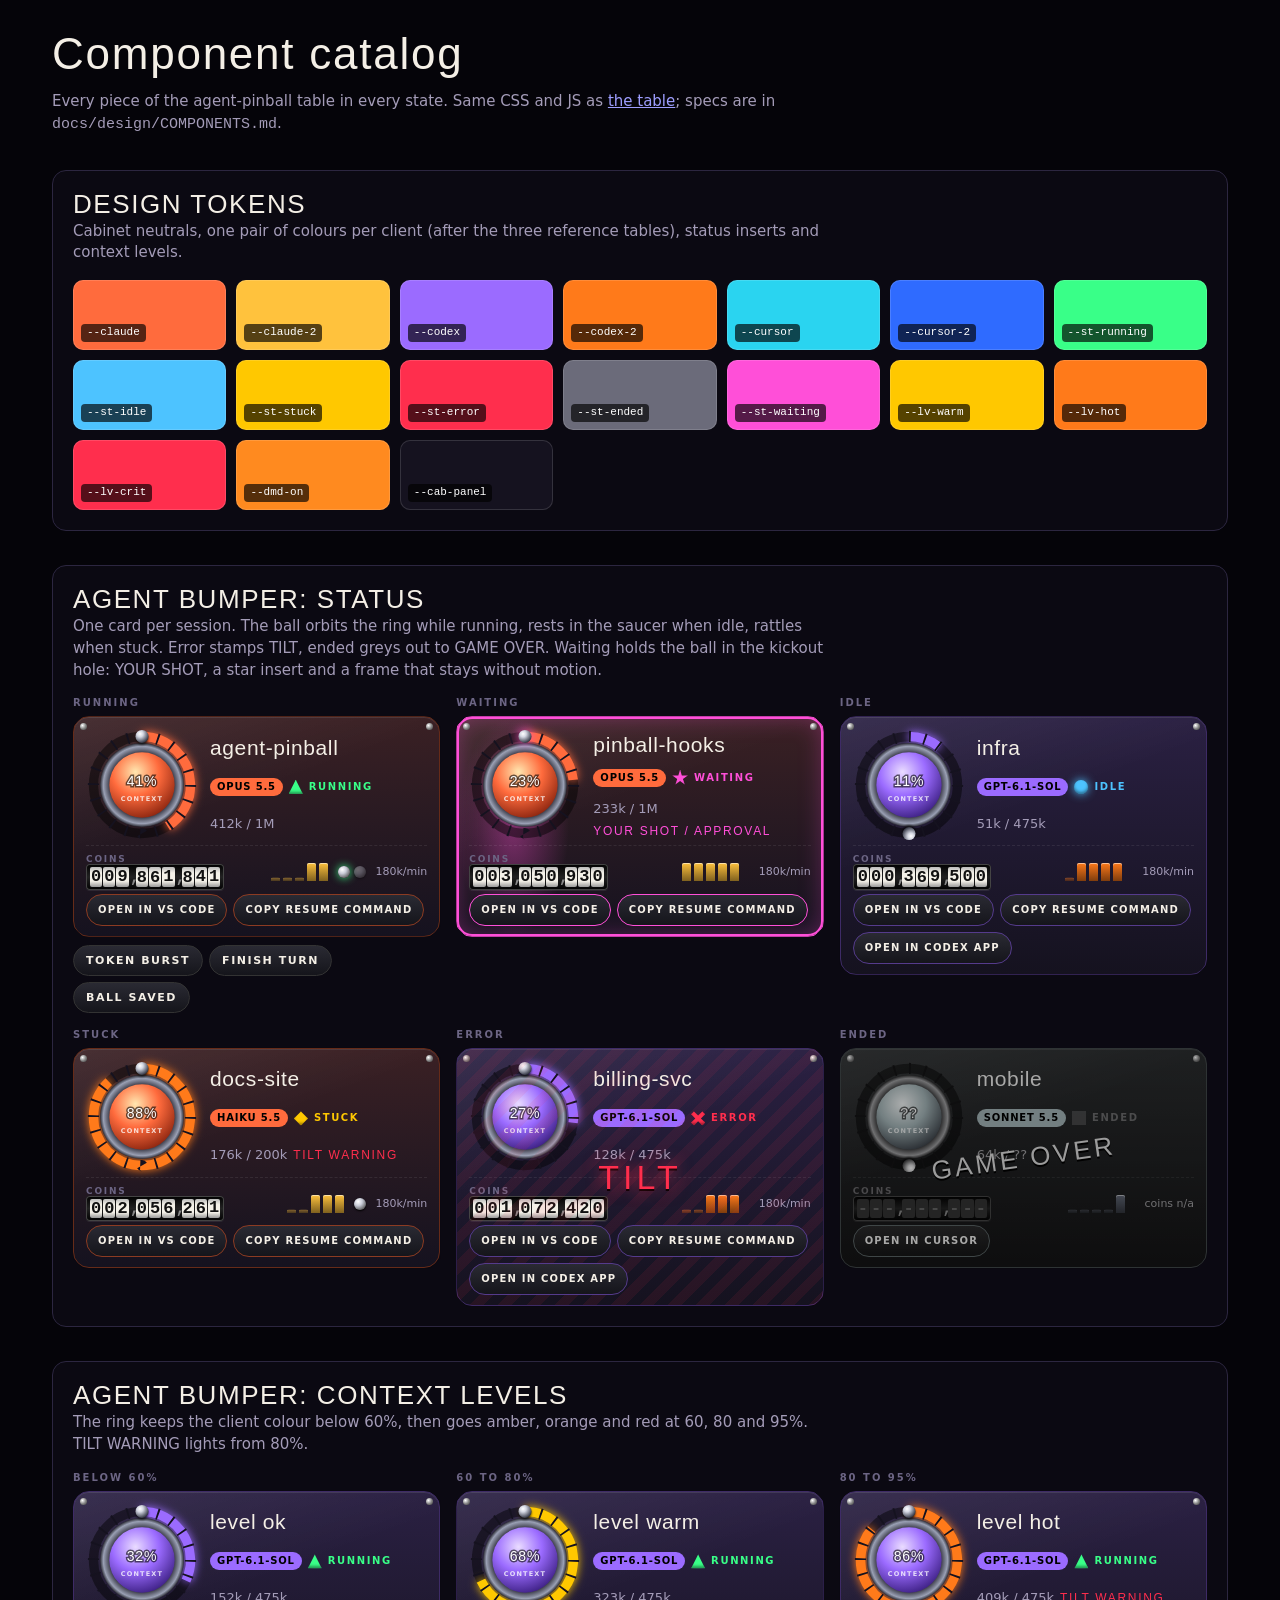
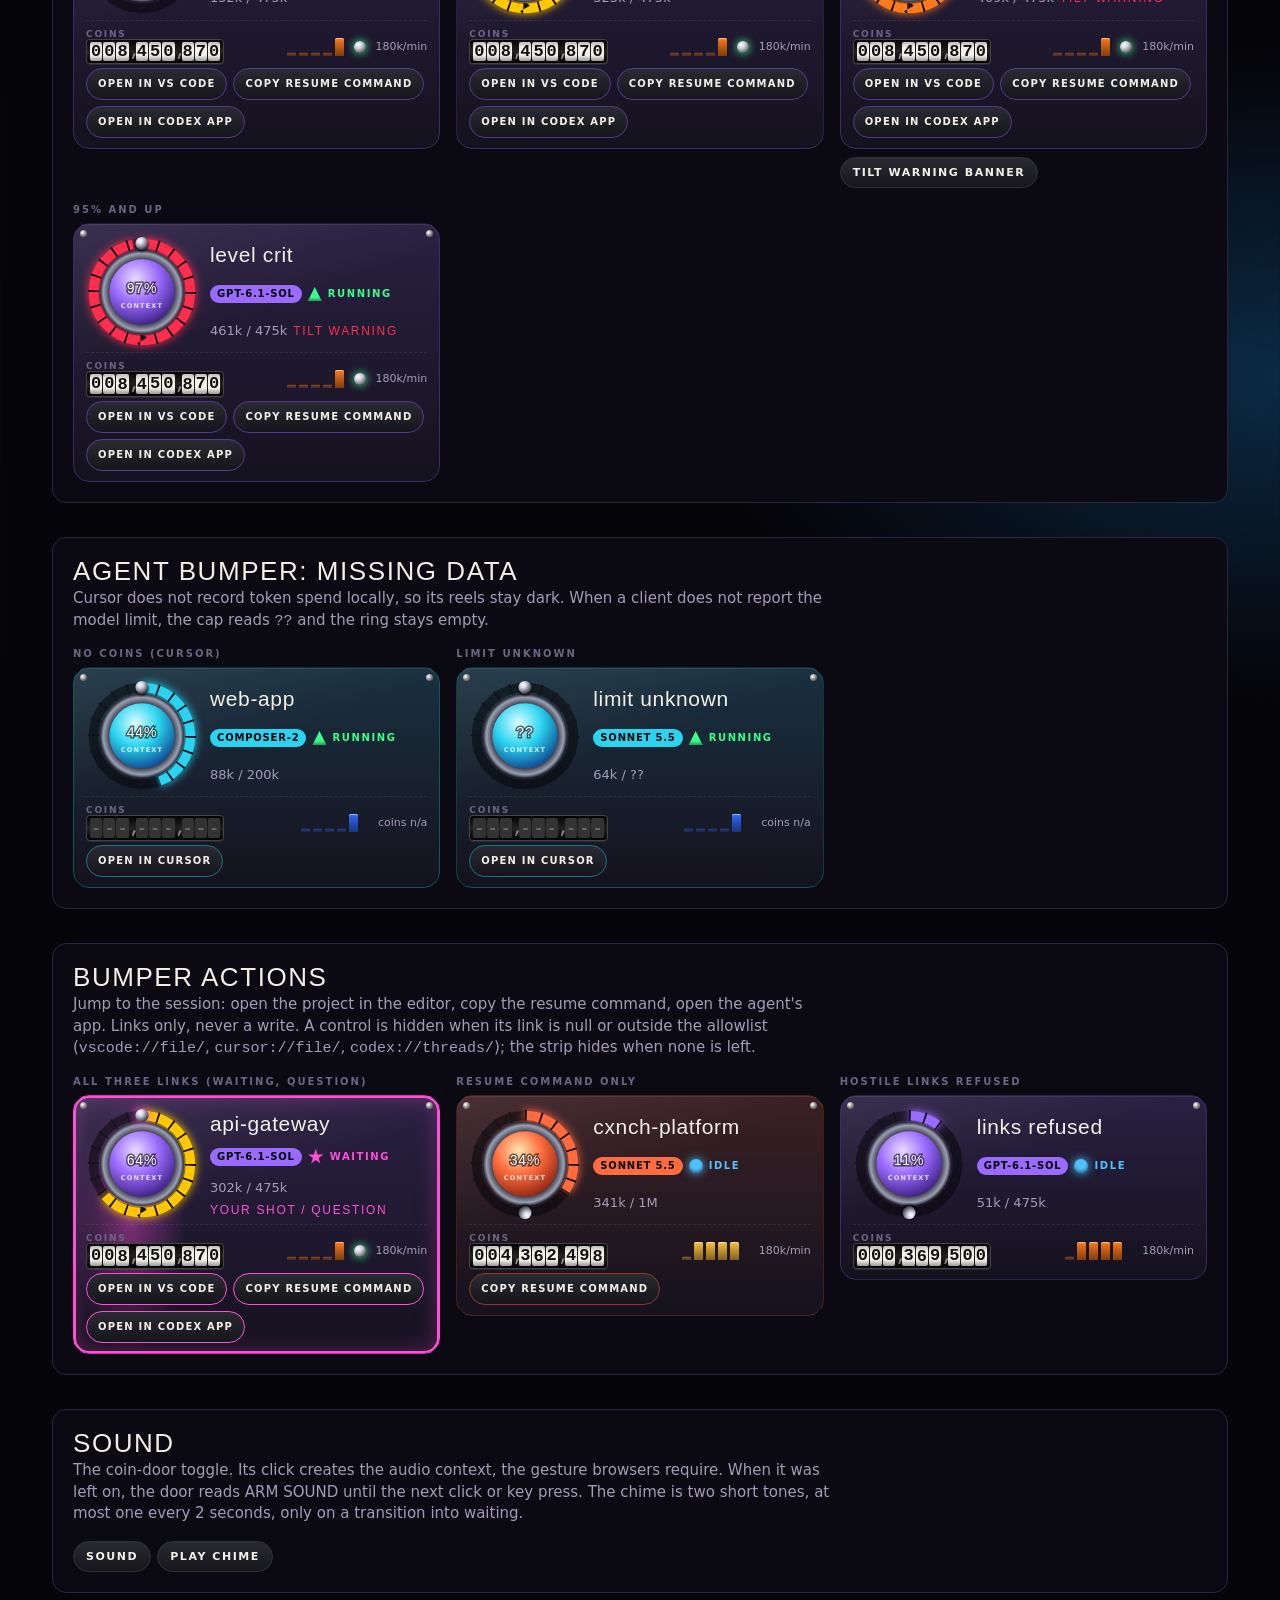
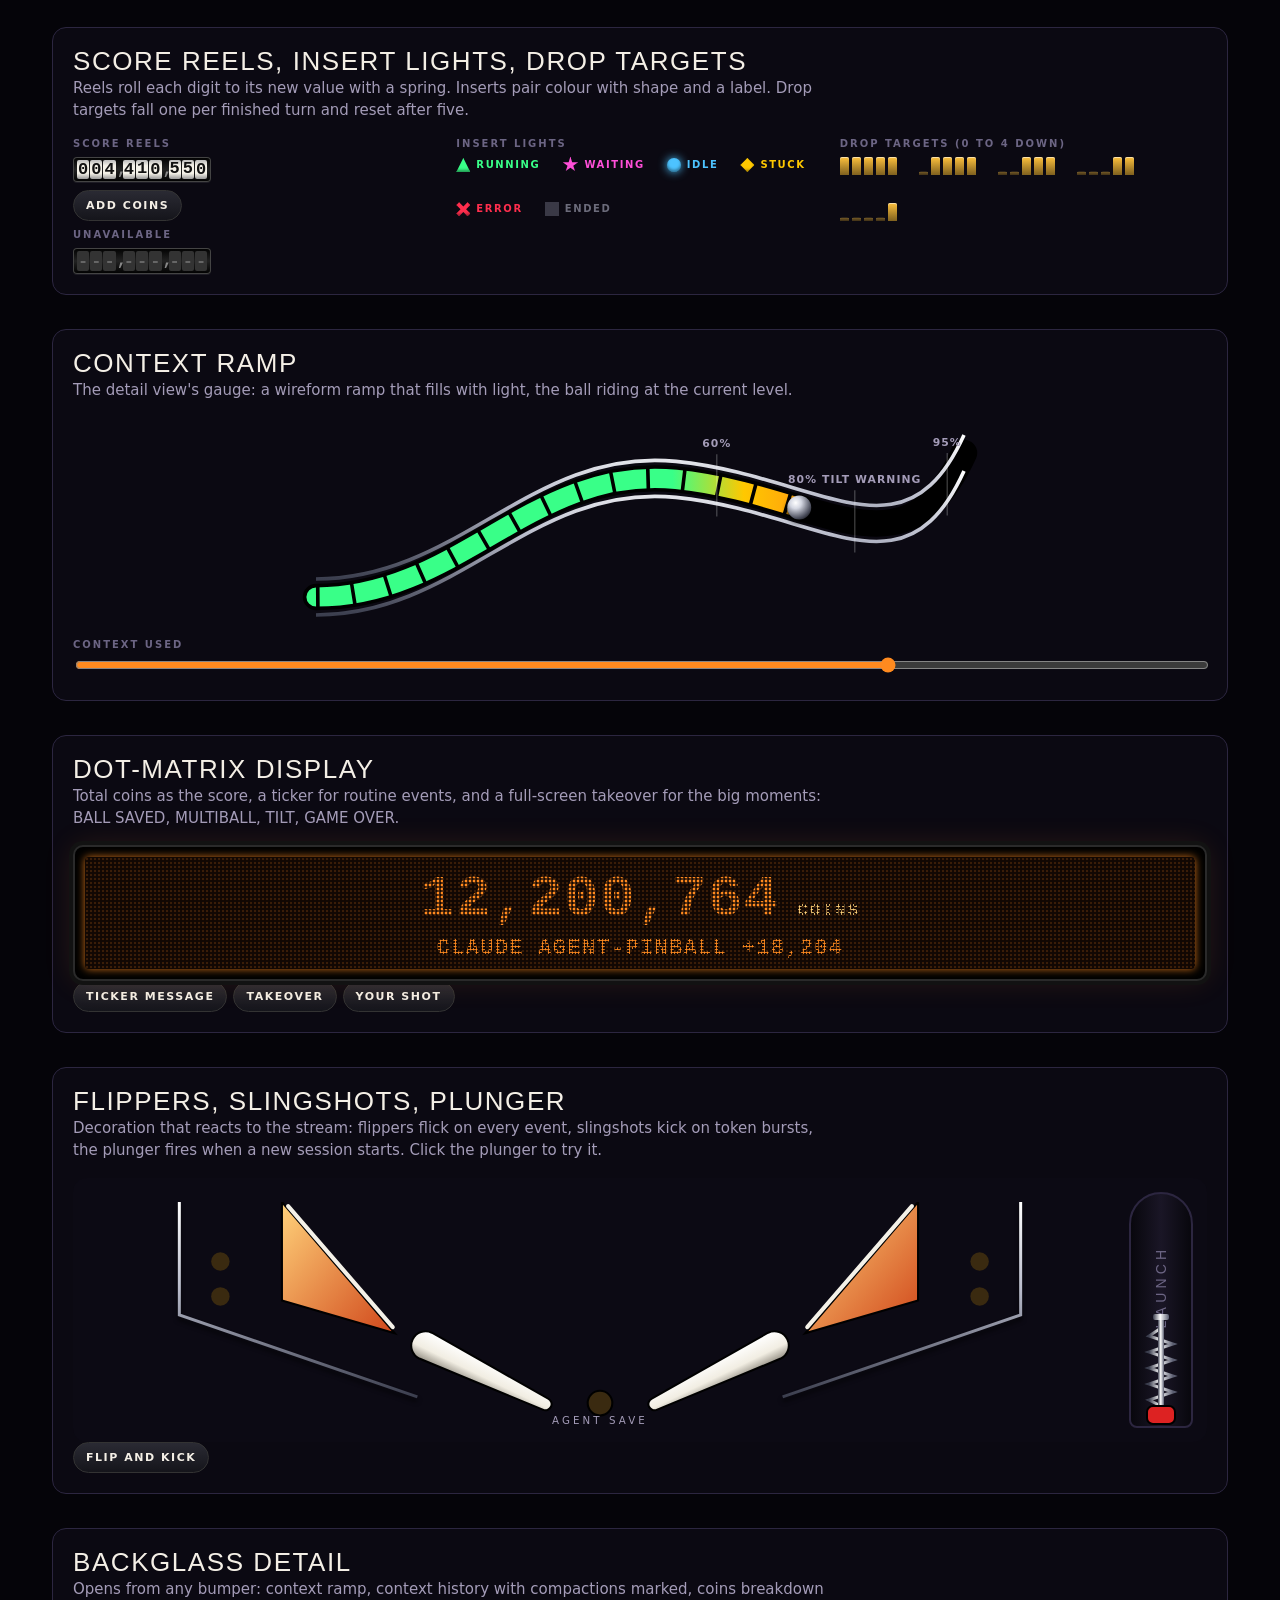
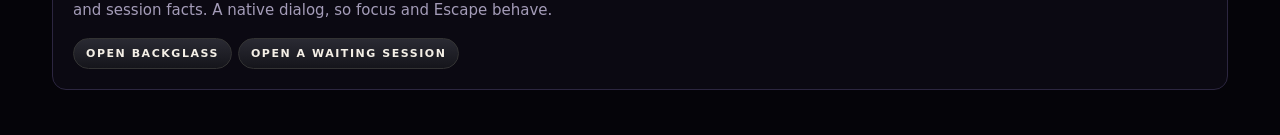
==== commit f976f9e7: "feat(design): waiting status, action links and sound toggle Adds the "waiting" status to the design " ====
--- a/docs/design/prototype/catalog.html
+++ b/docs/design/prototype/catalog.html
@@ -34,6 +34,7 @@
         <div class="swatch" data-swatch="--st-stuck"></div>
         <div class="swatch" data-swatch="--st-error"></div>
         <div class="swatch" data-swatch="--st-ended"></div>
+        <div class="swatch" data-swatch="--st-waiting"></div>
         <div class="swatch" data-swatch="--lv-warm"></div>
         <div class="swatch" data-swatch="--lv-hot"></div>
         <div class="swatch" data-swatch="--lv-crit"></div>
@@ -45,7 +46,8 @@
     <section class="catalog-section" aria-labelledby="c-status">
       <h2 id="c-status">Agent bumper: status</h2>
       <p>One card per session. The ball orbits the ring while running, rests in the saucer when idle,
-        rattles when stuck. Error stamps TILT, ended greys out to GAME OVER.</p>
+        rattles when stuck. Error stamps TILT, ended greys out to GAME OVER. Waiting holds the ball in the
+        kickout hole: YOUR SHOT, a star insert and a frame that stays without motion.</p>
       <div class="demo-grid">
         <div class="demo">
           <span class="demo-label">Running</span>
@@ -56,6 +58,7 @@
             <button class="toggle" type="button" data-action="saved" data-for="status-running">Ball saved</button>
           </div>
         </div>
+        <div class="demo"><span class="demo-label">Waiting</span><div data-demo="status-waiting"></div></div>
         <div class="demo"><span class="demo-label">Idle</span><div data-demo="status-idle"></div></div>
         <div class="demo"><span class="demo-label">Stuck</span><div data-demo="status-stuck"></div></div>
         <div class="demo"><span class="demo-label">Error</span><div data-demo="status-error"></div></div>
@@ -88,6 +91,29 @@
       <div class="demo-grid">
         <div class="demo"><span class="demo-label">No coins (Cursor)</span><div data-demo="kind-cursor"></div></div>
         <div class="demo"><span class="demo-label">Limit unknown</span><div data-demo="kind-unknown"></div></div>
+      </div>
+    </section>
+
+    <section class="catalog-section" aria-labelledby="c-actions">
+      <h2 id="c-actions">Bumper actions</h2>
+      <p>Jump to the session: open the project in the editor, copy the resume command, open the agent's app.
+        Links only, never a write. A control is hidden when its link is null or outside the allowlist
+        (<code>vscode://file/</code>, <code>cursor://file/</code>, <code>codex://threads/</code>); the strip hides when none is left.</p>
+      <div class="demo-grid">
+        <div class="demo"><span class="demo-label">All three links (waiting, question)</span><div data-demo="action-all"></div></div>
+        <div class="demo"><span class="demo-label">Resume command only</span><div data-demo="action-resume"></div></div>
+        <div class="demo"><span class="demo-label">Hostile links refused</span><div data-demo="action-refused"></div></div>
+      </div>
+    </section>
+
+    <section class="catalog-section" aria-labelledby="c-sound">
+      <h2 id="c-sound">Sound</h2>
+      <p>The coin-door toggle. Its click creates the audio context, the gesture browsers require. When it was
+        left on, the door reads ARM SOUND until the next click or key press. The chime is two short tones,
+        at most one every 2 seconds, only on a transition into waiting.</p>
+      <div class="demo-actions">
+        <button class="toggle" type="button" data-toggle="sound" aria-pressed="false">Sound</button>
+        <button class="toggle" type="button" data-action-chime>Play chime</button>
       </div>
     </section>
 
@@ -107,6 +133,7 @@
           <span class="demo-label">Insert lights</span>
           <div class="demo-row">
             <span data-demo-insert="running"></span>
+            <span data-demo-insert="waiting"></span>
             <span data-demo-insert="idle"></span>
             <span data-demo-insert="stuck"></span>
             <span data-demo-insert="error"></span>
@@ -148,6 +175,7 @@
       <div class="demo-actions">
         <button class="toggle" type="button" data-action-dmd="say">Ticker message</button>
         <button class="toggle" type="button" data-action-dmd="takeover">Takeover</button>
+        <button class="toggle" type="button" data-action-dmd="your-shot">Your shot</button>
       </div>
     </section>
 
@@ -170,6 +198,7 @@
         and session facts. A native dialog, so focus and Escape behave.</p>
       <div class="demo-actions">
         <button class="toggle" type="button" data-action-drawer>Open backglass</button>
+        <button class="toggle" type="button" data-action-drawer-waiting>Open a waiting session</button>
       </div>
     </section>
   </main>
--- a/docs/design/prototype/pinball.css
+++ b/docs/design/prototype/pinball.css
@@ -46,6 +46,7 @@
   --st-stuck: #ffc800;
   --st-error: #ff2e4d;
   --st-ended: #6b6b7a;
+  --st-waiting: #ff4fd8;
 
   /* Context levels */
   --lv-warm: #ffc800;
@@ -718,6 +719,10 @@
 
 .bumper[data-status="stuck"] .orbit { animation: trapped .5s ease-in-out infinite alternate; }
 
+/* Waiting: the ball is held in the kickout hole at the top of the ring. */
+.bumper[data-status="waiting"] .orbit { transform: rotate(0deg); transition: transform .8s var(--ease-spring); }
+.bumper[data-status="waiting"] .ball { filter: drop-shadow(0 0 6px var(--st-waiting)); }
+
 @keyframes spin { to { transform: rotate(360deg); } }
 @keyframes trapped { from { transform: rotate(-8deg); } to { transform: rotate(8deg); } }
 
@@ -916,6 +921,8 @@
 .insert[data-status="error"] { --c: var(--st-error); }
 .insert[data-status="error"] .insert-lamp { clip-path: polygon(20% 0, 50% 30%, 80% 0, 100% 20%, 70% 50%, 100% 80%, 80% 100%, 50% 70%, 20% 100%, 0 80%, 30% 50%, 0 20%); animation: blink .4s steps(1, end) infinite; }
 .insert[data-status="ended"] .insert-lamp { box-shadow: none; opacity: .5; }
+.insert[data-status="waiting"] { --c: var(--st-waiting); }
+.insert[data-status="waiting"] .insert-lamp { width: 16px; height: 16px; clip-path: polygon(50% 0, 61% 35%, 98% 35%, 68% 57%, 79% 91%, 50% 70%, 21% 91%, 32% 57%, 2% 35%, 39% 35%); animation: blink .7s steps(1, end) infinite; }
 
 @keyframes blink { 50% { opacity: .25; } }
 
@@ -929,6 +936,16 @@
 
 .bumper[data-level="hot"] .tilt-warning,
 .bumper[data-level="crit"] .tilt-warning { display: inline; }
+
+.your-shot {
+  display: none;
+  font: 400 12px/1 var(--font-display);
+  letter-spacing: .14em;
+  text-transform: uppercase;
+  color: var(--st-waiting);
+}
+
+.bumper[data-status="waiting"] .your-shot { display: inline; }
 
 /* ------------------------------------------------------------ drop targets */
 
@@ -971,6 +988,7 @@
 
 .mini-ball[data-status="running"] { animation: bob .6s ease-in-out infinite alternate; box-shadow: 0 0 8px var(--st-running); }
 .mini-ball[data-status="ended"] { opacity: .35; }
+.mini-ball[data-status="waiting"] { box-shadow: 0 0 0 2px var(--st-waiting), 0 0 8px var(--st-waiting); }
 
 @keyframes bob { to { transform: translateY(-3px); } }
 
@@ -1005,6 +1023,90 @@
 }
 
 .bumper[data-status="ended"] { filter: grayscale(.9) brightness(.7); }
+
+/*
+ * Waiting: a static frame that reads with motion off, plus a glow that
+ * pulses (opacity only) when motion is allowed.
+ */
+.bumper[data-status="waiting"] {
+  border-color: var(--st-waiting);
+  box-shadow:
+    0 10px 22px -12px #000,
+    inset 0 0 0 2px var(--st-waiting),
+    inset 0 0 24px color-mix(in srgb, var(--st-waiting) 30%, transparent);
+}
+
+.waiting-glow {
+  position: absolute;
+  inset: 0;
+  z-index: -1;
+  display: none;
+  pointer-events: none;
+  background: radial-gradient(closest-side at 56px 50%, color-mix(in srgb, var(--st-waiting) 40%, transparent), transparent);
+}
+
+.bumper[data-status="waiting"] .waiting-glow { display: block; }
+
+@media (prefers-reduced-motion: no-preference) {
+  .bumper[data-status="waiting"] .waiting-glow { animation: waiting-pulse 1.1s ease-in-out infinite alternate; }
+}
+
+@keyframes waiting-pulse { from { opacity: .15; } to { opacity: 1; } }
+
+/* ------------------------------------------------------ bumper actions */
+
+/*
+ * A sibling of the stretched .bumper-hit, layered above it, so each link is
+ * its own control and never nested inside the card's button.
+ */
+.bumper-actions {
+  position: relative;
+  z-index: 3;
+  grid-column: 1 / -1;
+  display: flex;
+  flex-wrap: wrap;
+  gap: 6px;
+}
+
+.bumper-actions[hidden],
+.action[hidden] { display: none; }
+
+.action {
+  display: inline-flex;
+  align-items: center;
+  min-height: 32px;
+  padding: 6px 11px;
+  border-radius: 999px;
+  border: 1px solid color-mix(in srgb, var(--p) 55%, #000);
+  background: linear-gradient(180deg, #2a2a33, #15151b);
+  color: var(--ink);
+  font: 700 10px/1.2 var(--font-body);
+  letter-spacing: .12em;
+  text-transform: uppercase;
+  text-decoration: none;
+  cursor: pointer;
+}
+
+.action:hover { border-color: var(--p2); color: var(--p2); }
+.action:focus-visible { outline: 3px solid var(--p2); outline-offset: 1px; }
+
+.bumper[data-status="waiting"] .action,
+.backglass[data-status="waiting"] .action { border-color: var(--st-waiting); }
+
+.resume-cmd {
+  display: block;
+  margin-top: 8px;
+  padding: 8px 10px;
+  border-radius: 8px;
+  background: var(--cab-black);
+  border: 1px solid var(--cab-line);
+  font: 12px/1.4 var(--font-dmd);
+  color: var(--ink-dim);
+  overflow-wrap: anywhere;
+  user-select: all;
+}
+
+.resume-cmd[hidden] { display: none; }
 
 .bumper[data-status="ended"] .overlay-over {
   display: grid;
@@ -1168,6 +1270,7 @@
 .legend-icon.insert { border-radius: 0; background: var(--st-running); clip-path: polygon(50% 0, 100% 100%, 0 100%); }
 .legend-icon.ball { background: radial-gradient(circle at 35% 30%, #fff, #aaa 45%, #333); }
 .legend-icon.target { border-radius: 2px; width: 10px; margin-left: 4px; background: var(--claude-2); box-shadow: inset 0 0 0 1px #000; }
+.legend-icon.shot { border-radius: 0; background: var(--st-waiting); clip-path: polygon(50% 0, 61% 35%, 98% 35%, 68% 57%, 79% 91%, 50% 70%, 21% 91%, 32% 57%, 2% 35%, 39% 35%); }
 .legend-icon.warn { border-radius: 0; background: var(--lv-crit); clip-path: polygon(50% 0, 100% 100%, 0 100%); }
 
 .totals {
@@ -1251,6 +1354,9 @@
 
 .toggle[aria-pressed="true"] { border-color: var(--dmd-on); color: var(--dmd-hot); box-shadow: 0 0 12px #ff8a1f44; }
 .toggle:focus-visible { outline: 3px solid var(--dmd-hot); outline-offset: 2px; }
+
+/* Sound is wanted but the browser needs one more gesture to start audio. */
+.toggle[data-armed="false"] { border-color: var(--st-waiting); color: var(--st-waiting); animation: blink 1s steps(1, end) infinite; }
 
 /* ------------------------------------------------------ backglass drawer */
 
